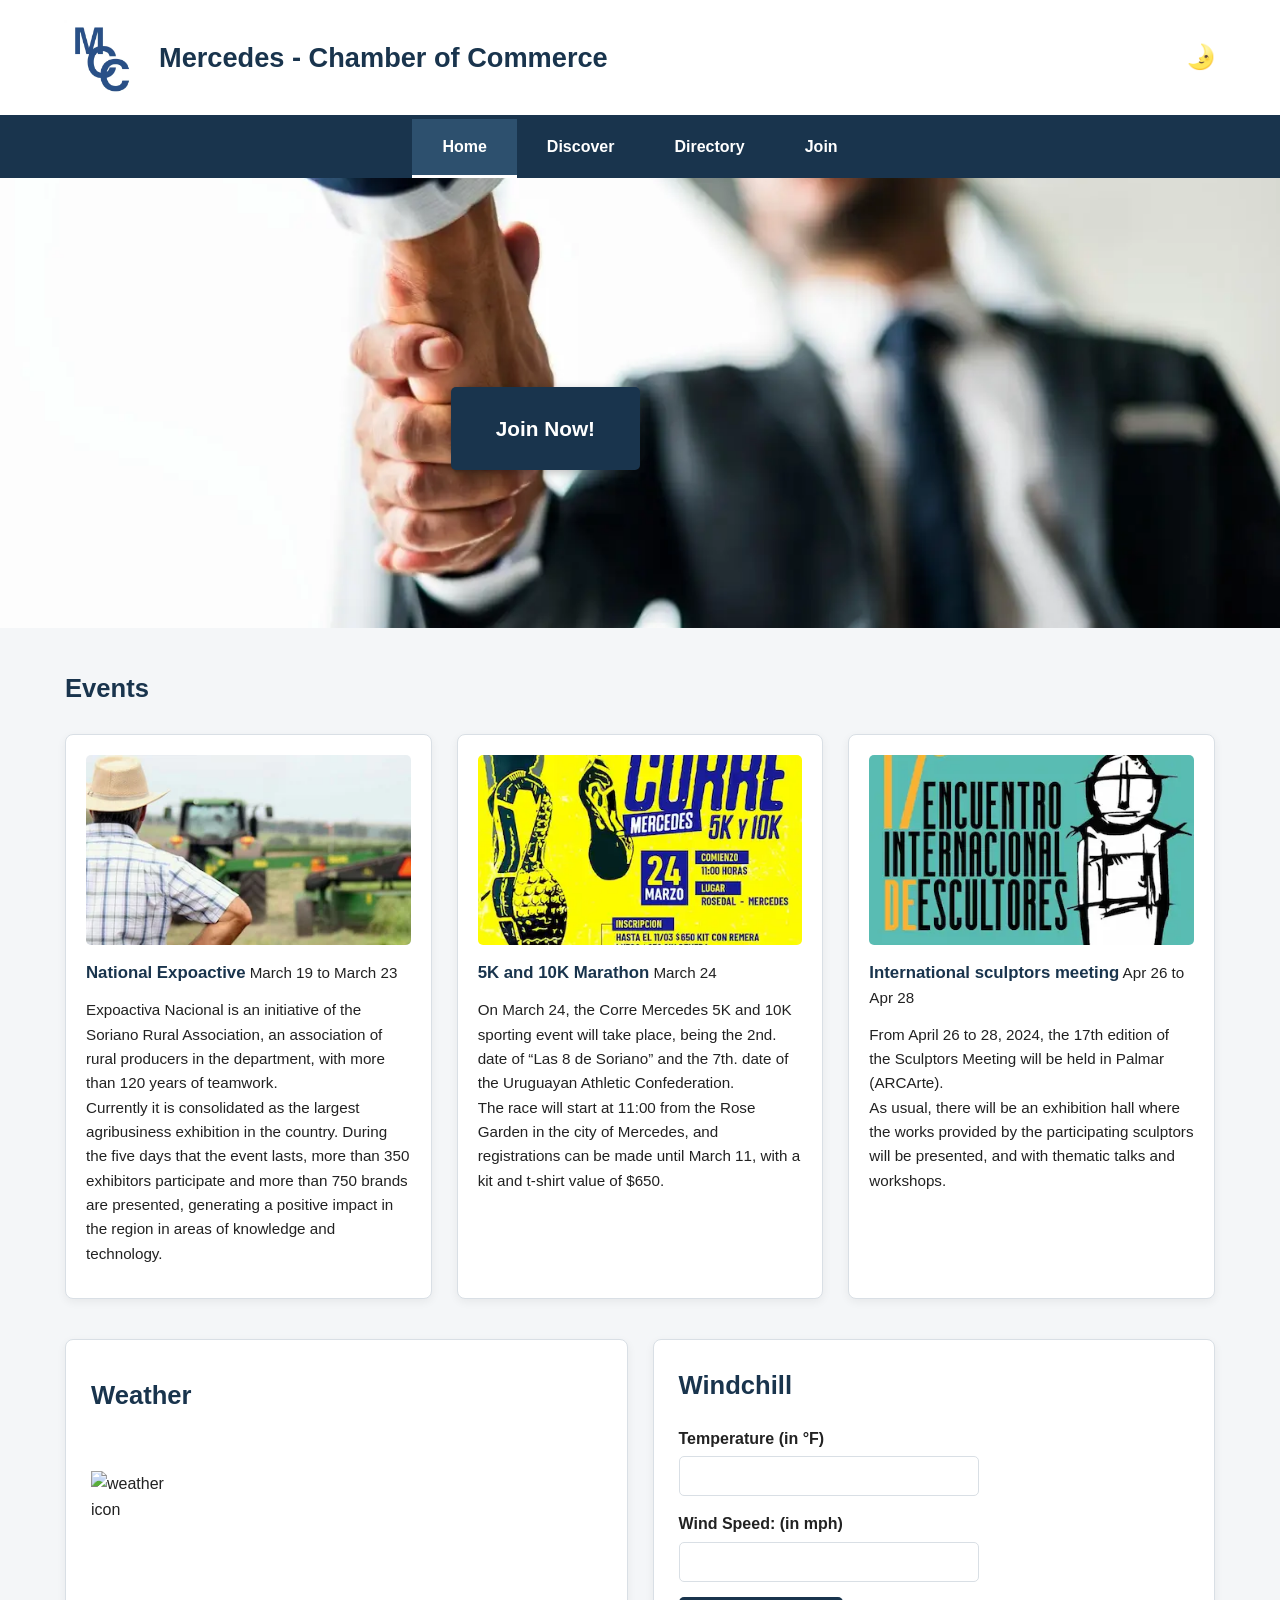
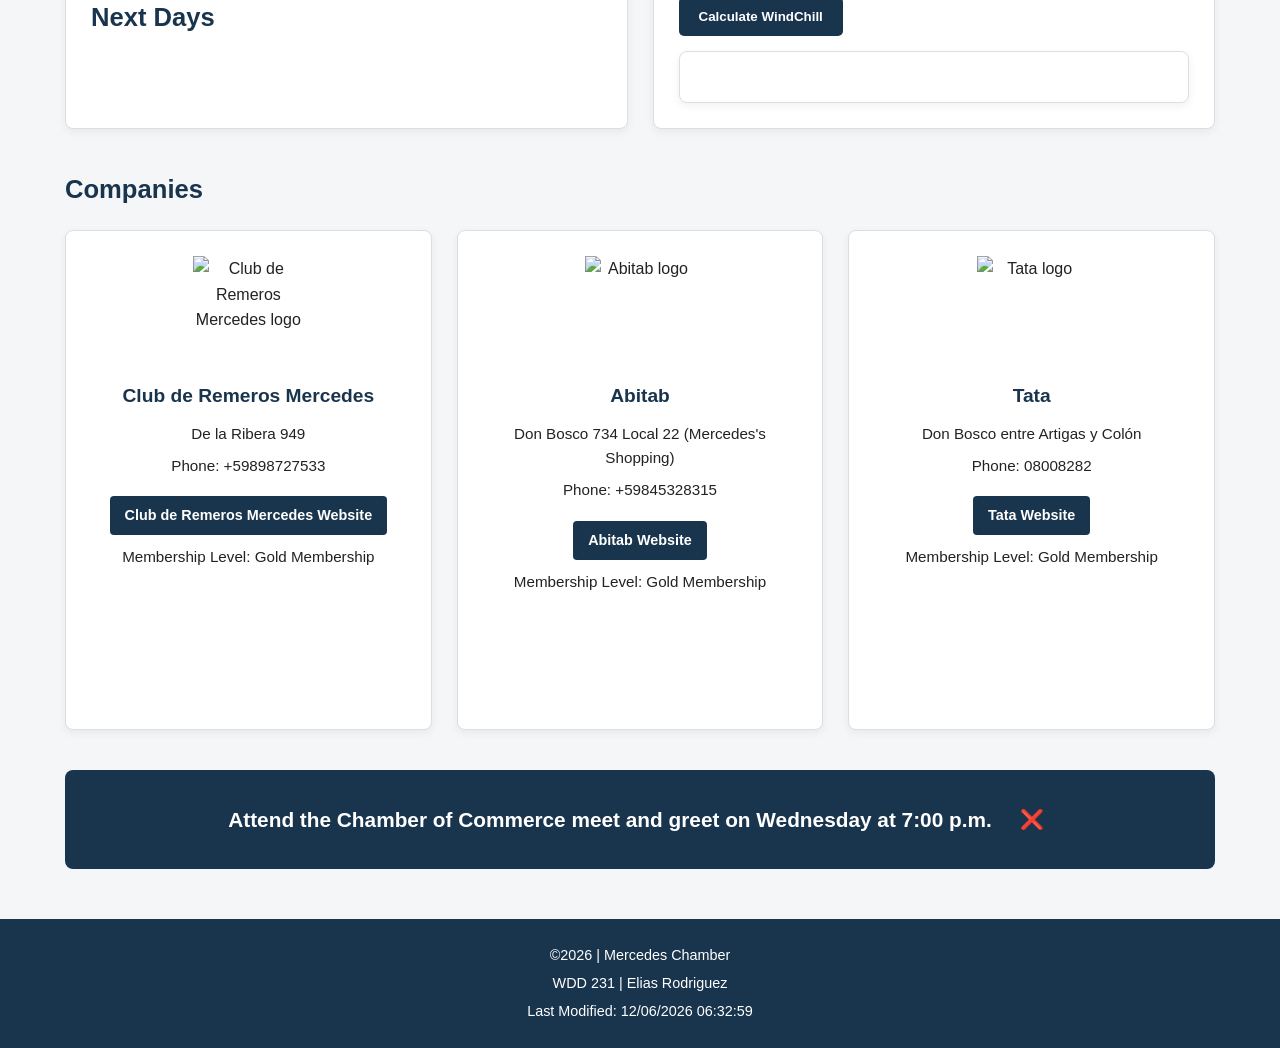
==== chamber/index.html @ 1b5567e7 "Home Page for chamber of commerce added. Plus mjs added and yet to be implemented in other pages" ====
<!DOCTYPE html>
<html lang="en">

<head>
    <meta charset="UTF-8">
    <meta name="viewport" content="width=device-width, initial-scale=1.0">
    <meta name="description"
        content="Home page of the chamber of commerce in Mercedes-Uruguay created as a Software Development project">
    <meta property="og:author" content="Elias Rodríguez">
    <meta property="og:title" content="Chamber of Commerce">
    <meta property="og:type" content="Website">
    <meta property="og:description" content="For profit and non profit organizations">
    <meta property="og:image" content="https://live.staticflickr.com/596/32360030171_f80c976cb5_o.jpg">
    <meta property="og:url" content="https://elrodfe.github.io/wdd231/chamber/index.html">
    <title>Mercedes Chamber of Commerce</title>

    <link rel="icon" href="images/logo.webp">
    <link rel="stylesheet" href="styles/base.css">

    <script type="module" src="scripts/home-page.mjs"></script>
</head>

<body>
    <header>
        <img class="logo" src="images/logo.webp" alt="logo">
        <h1>Mercedes - Chamber of Commerce</h1>
        <div id="mode">
            🌛
        </div>
    </header>
    <button id="ham-button" aria-label="Open navigation menu" aria-expanded="false" aria-controls="main-nav">☰</button>
    <nav class="navigation">
        <a id="wayfinding" href="">Home</a>
        <a href="discover.html">Discover</a>
        <a href="directory.html">Directory</a>
        <a href="join.html">Join</a>
    </nav>
    <div class="hero-box">
        <picture>
            <source srcset="images/hero-image-small.webp" media="(max-width: 500px)">
            <source srcset="images/hero-image-medium.webp" media="(max-width: 1000px)">
            <img id="hero-img" src="images/hero-image.webp" alt="hero image" width="1500" height="1000">
        </picture>
        <a class="call-to-action" href="join.html">Join Now!</a>
    </div>
    <main>
        <section class="events">
            <h2>Events</h2>
            <div class="event">
                <img src="images/expoactiva-nacional.webp" alt="national expoactive" loading="lazy" width="600"
                    height="600">
                <p><strong>National Expoactive</strong> March 19 to March 23</p>
                <p>
                    Expoactiva Nacional is an initiative of the Soriano Rural Association, an association of rural
                    producers in the department, with more than 120 years of teamwork.<br>
                    Currently it is consolidated as the largest agribusiness exhibition in the country. During the five
                    days that the event lasts, more than 350 exhibitors participate and more than 750 brands are
                    presented, generating a positive impact in the region in areas of knowledge and technology.
                </p>
            </div>
            <div class="event">
                <img src="images/corre-mercedes.webp" alt="marathon poster" loading="lazy" width="600" height="600">
                <p><strong>5K and 10K Marathon</strong> March 24</p>
                <p>

                    On March 24, the Corre Mercedes 5K and 10K sporting event will take place, being the 2nd. date of
                    “Las 8 de Soriano” and the 7th. date of the Uruguayan Athletic Confederation.<br>
                    The race will start at 11:00 from the Rose Garden in the city of Mercedes, and registrations can be
                    made until March 11, with a kit and t-shirt value of $650.
                </p>
            </div>
            <div class="event">
                <img src="images/encuentro-de-escultores.webp" alt="sculptors meeting" loading="lazy" width="600"
                    height="600">
                <p><strong>International sculptors meeting</strong> Apr 26 to Apr 28</p>
                <p>

                    From April 26 to 28, 2024, the 17th edition of the Sculptors Meeting will be held in Palmar
                    (ARCArte).<br>
                    As usual, there will be an exhibition hall where the works provided by the participating sculptors
                    will be presented, and with thematic talks and workshops.
                </p>
            </div>
        </section>

        <div class="weather-windchill">
            <section id="weather">
                <h2>Weather</h2>
                <img id="weathericon" src="#" alt="weather icon">
                <p id="temp-desc"></p>
                <h2>Next Days</h2>
                <div id="forecast"></div>
            </section>
            <section class="windchill">
                <h2>Windchill</h2>
                <label for="temp">Temperature (in °F)<input type="text" id="temp" name="fname"></label>
                <label for="wind">Wind Speed: (in mph)<input type="text" id="wind" name="lname"></label>
                <button class="weather-button">Calculate WindChill</button>
                <p class="windchill"></p>
            </section>
        </div>

        <section class="companies">
            <h2>Companies</h2>
            <div id="member-cards">
            </div>
        </section>
        <div id="banner" class="banner">
            <h2>Attend the Chamber of Commerce meet and greet on Wednesday at 7:00 p.m.</h2>
            <button id="closeBanner">❌</button>
        </div>

    </main>
    <footer>
        <p> &copy;<span id="currentYear"></span> | Mercedes Chamber</p>
        <p>WDD 231 | Elias Rodriguez</p>
        <p id="lastModified"></p>
    </footer>
</body>

</html>
---- chamber/styles/base.css ----
/* ============================
   GLOBAL STYLES
============================ */

:root {
    --primary-color: #19344d;
    --secondary-color: #ffffff;
    --text-color: #222222;
    --background-color: #f4f6f8;
    --border-color: #d9dfe5;
}

* {
    margin: 0;
    padding: 0;
    box-sizing: border-box;
}

body {
    font-family: 'Roboto', sans-serif;
    color: var(--text-color);
    background-color: var(--background-color);
    line-height: 1.6;
}

a {
    color: var(--primary-color);
    text-decoration: none;
}

a:hover {
    text-decoration: underline;
}

/* ============================
   HEADER
============================ */

header {
    display: flex;
    align-items: center;
    gap: 20px;
    padding: 20px 5%;
    background-color: var(--secondary-color);
    border-bottom: 4px solid var(--primary-color);
}

.logo {
    width: 75px;
    height: 75px;
    object-fit: contain;
}

header h1 {
    color: var(--primary-color);
    font-size: 1.7rem;
    font-weight: 700;
}

#mode {
    margin-left: auto;
    font-size: 1.5rem;
    cursor: pointer;
}

/* ============================
   NAVIGATION
============================ */

#ham-button {
    display: none;
}

.navigation {
    display: flex;
    justify-content: center;
    gap: 0;
    background-color: var(--primary-color);
}

.navigation a {
    color: var(--secondary-color);
    padding: 15px 30px;
    font-weight: 600;
    transition: background-color 0.3s ease;
}

.navigation a:hover,
.navigation a:focus {
    background-color: #2d506e;
    text-decoration: none;
}

#wayfinding {
    background-color: #2d506e;
    border-bottom: 3px solid white;
}

/* ============================
   DIRECTORY MAIN
============================ */

.directory-main {
    max-width: 1200px;
    margin: 40px auto;
    padding: 0 25px;
}

/* VIEW TOGGLE */

.toggle {
    display: flex;
    align-items: center;
    justify-content: flex-end;
    gap: 10px;
    margin-bottom: 25px;
    font-weight: 600;
}

.toggle button {
    padding: 10px 22px;
    border: 2px solid var(--primary-color);
    border-radius: 5px;
    background-color: white;
    color: var(--primary-color);
    font-weight: 600;
    cursor: pointer;
    transition: all 0.3s ease;
}

.toggle button:hover,
.toggle button:focus {
    background-color: var(--primary-color);
    color: white;
}

/* ============================
   HOME PAGE HERO SECTION
============================ */

.hero-box {
    position: relative;
    width: 100%;
    max-height: 550px;
    overflow: hidden;
}

.hero-box picture {
    display: block;
    width: 100%;
}

#hero-img {
    display: block;
    width: 100%;
    height: 450px;
    object-fit: cover;
}

.call-to-action {
    position: absolute;
    right: 50%;
    bottom: 35%;
    padding: 25px 45px;
    background-color: var(--primary-color);
    color: white;
    font-size: 1.3rem;
    font-weight: 700;
    border-radius: 5px;
    box-shadow: 0 3px 10px rgba(0, 0, 0, 0.25);
    transition: background-color 0.3s ease;
}

.call-to-action:hover {
    background-color: #2d506e;
    text-decoration: none;
}


/* ============================
   HOME PAGE MAIN
============================ */

main {
    max-width: 1200px;
    margin: 40px auto;
    padding: 0 25px;
}

main h2 {
    color: var(--primary-color);
    font-size: 1.6rem;
    margin-bottom: 20px;
}

/* ============================
   HOME PAGE EVENTS
============================ */

.events {
    display: grid;
    grid-template-columns: repeat(3, 1fr);
    gap: 25px;
    margin-bottom: 40px;
}

.events h2 {
    grid-column: 1 / -1;
    margin-bottom: 0;
}

.event {
    display: flex;
    flex-direction: column;
    padding: 20px;
    background-color: white;
    border: 1px solid var(--border-color);
    border-radius: 8px;
    box-shadow: 0 3px 10px rgba(0, 0, 0, 0.06);
}

.event img {
    width: 100%;
    height: 190px;
    object-fit: cover;
    border-radius: 5px;
    margin-bottom: 15px;
}

.event p {
    margin-bottom: 12px;
    font-size: 0.95rem;
}

.event strong {
    color: var(--primary-color);
    font-size: 1.05rem;
}

/* ============================
   HOME PAGE WEATHER AND WINDCHILL LAYOUT
============================ */

.weather-windchill {
    display: grid;
    grid-template-columns: 1fr 1fr;
    gap: 25px;
    align-items: stretch;
    margin-bottom: 40px;
}

.weather-windchill #weather,
.weather-windchill .windchill {
    margin-bottom: 0;
    min-width: 0;
}


/* ============================
   HOME PAGE WEATHER
============================ */

#weather,
.windchill {
    padding: 25px;
    background-color: white;
    border: 1px solid var(--border-color);
    border-radius: 8px;
    box-shadow: 0 3px 10px rgba(0, 0, 0, 0.06);
}

#weather {
    display: grid;
    grid-template-columns: 100px 1fr;
    align-items: center;
    gap: 15px;
    padding: 25px;
}

#weather h2:first-child,
#weather h2:nth-of-type(2),
#forecast {
    grid-column: 1 / -1;
}

#weathericon {
    width: 90px;
    height: 90px;
    object-fit: contain;
}

#temp-desc {
    text-align: center;
    font-weight: 600;
    color: var(--primary-color);
}

#forecast {
    display: flex;
    justify-content: space-between;
    gap: 10px;
    flex-wrap: wrap;
}

/* ============================
   HOME PAGE WINDCHILL
============================ */

.windchill {
    margin-bottom: 40px;
}

.windchill label {
    display: block;
    margin-bottom: 15px;
    font-weight: 600;
}

.windchill input {
    display: block;
    width: 100%;
    max-width: 300px;
    padding: 10px;
    margin-top: 5px;
    border: 1px solid var(--border-color);
    border-radius: 5px;
    font-size: 1rem;
}

.weather-button {
    padding: 12px 20px;
    background-color: var(--primary-color);
    color: white;
    border: none;
    border-radius: 5px;
    font-weight: 600;
    cursor: pointer;
    transition: background-color 0.3s ease;
}

.weather-button:hover {
    background-color: #2d506e;
}

.windchill p {
    margin-top: 15px;
    font-weight: 600;
    color: var(--primary-color);
}


/* ============================
   HOME PAGE COMPANIES / SPOTLIGHT
============================ */

.companies {
    margin-bottom: 40px;
}

#member-cards {
    display: grid;
    grid-template-columns: repeat(3, 1fr);
    gap: 25px;
}

#member-cards section {
    display: flex;
    flex-direction: column;
    align-items: center;
    text-align: center;
    padding: 25px 20px;
    min-height: 350px;
    background-color: white;
    border: 1px solid var(--border-color);
    border-radius: 8px;
    box-shadow: 0 3px 10px rgba(0, 0, 0, 0.06);
}

#member-cards .member-logo {
    width: 110px;
    height: 110px;
    object-fit: contain;
    margin-bottom: 15px;
}


/* ============================
   HOME PAGE MEET AND GREET BANNER
============================ */

.banner {
    position: relative;
    display: flex;
    align-items: center;
    justify-content: center;
    gap: 20px;
    padding: 30px 50px;
    margin: 40px 0;
    background-color: var(--primary-color);
    color: white;
    border-radius: 8px;
}

.banner h2 {
    color: white;
    margin: 0;
    font-size: 1.3rem;
}

#closeBanner {
    padding: 8px;
    background: transparent;
    border: none;
    color: white;
    font-size: 1.2rem;
    cursor: pointer;
}



/* ============================
   MEMBER GRID
============================ */

#member-cards {
    min-height: 500px;
}

#member-cards.grid {
    display: grid;
    grid-template-columns: repeat(auto-fit, minmax(260px, 1fr));
    gap: 25px;
}

#member-cards.grid section {
    display: flex;
    flex-direction: column;
    align-items: center;
    text-align: center;
    padding: 25px 20px;
    min-height: 350px;
    background-color: white;
    border: 1px solid var(--border-color);
    border-radius: 8px;
    box-shadow: 0 3px 10px rgba(0, 0, 0, 0.06);
    transition: transform 0.3s ease, box-shadow 0.3s ease;
}

#member-cards.grid section:hover {
    transform: translateY(-4px);
    box-shadow: 0 6px 18px rgba(0, 0, 0, 0.12);
}

.member-logo {
    width: 110px;
    height: 110px;
    object-fit: contain;
    aspect-ratio: 1 / 1;
    margin-bottom: 15px;
}

#member-cards h3 {
    color: var(--primary-color);
    font-size: 1.2rem;
    margin-bottom: 10px;
}

#member-cards p {
    margin-bottom: 8px;
    font-size: 0.95rem;
}

#member-cards a {
    display: inline-block;
    margin: 10px 0;
    padding: 8px 15px;
    background-color: var(--primary-color);
    color: white;
    border-radius: 4px;
    font-size: 0.9rem;
    font-weight: 600;
}

#member-cards a:hover {
    background-color: #2d506e;
    text-decoration: none;
}

/* ============================
   MEMBER LIST
============================ */

#member-cards.list {
    display: flex;
    flex-direction: column;
    gap: 10px;
}

#member-cards.list section {
    display: grid;
    grid-template-columns: 2fr 2fr 1.5fr 1.5fr 1fr;
    align-items: center;
    gap: 15px;
    padding: 15px 20px;
    background-color: white;
    border: 1px solid var(--border-color);
    border-radius: 5px;
}

#member-cards.list section:nth-child(even) {
    background-color: #e9edf1;
}

#member-cards.list .member-logo {
    display: none;
}

#member-cards.list h3 {
    margin: 0;
    font-size: 1rem;
}

#member-cards.list p {
    margin: 0;
    font-size: 0.9rem;
}

#member-cards.list a {
    margin: 0;
    padding: 7px 10px;
    text-align: center;
}

/* ============================
   FOOTER
============================ */

footer {
    display: flex;
    flex-direction: column;
    align-items: center;
    justify-content: center;
    gap: 5px;
    padding: 25px 15px;
    margin-top: 50px;
    background-color: var(--primary-color);
    color: white;
    text-align: center;
    font-size: 0.9rem;
}

footer p {
    margin: 0;
}

/* ============================
   MOBILE NAVIGATION
============================ */

#menu {
    display: none;
}

/* ============================
   RESPONSIVE DESIGN
============================ */

@media screen and (max-width: 768px) {

    header {
        padding: 15px 20px;
        gap: 12px;
    }

    .logo {
        width: 55px;
        height: 55px;
    }

    header h1 {
        font-size: 1.15rem;
    }

    /* Mobile menu button */

    #ham-button {
        display: block;
        margin: 10px 20px;
        margin-left: auto;
        padding: 8px 15px;
        background-color: var(--primary-color);
        color: white;
        border: none;
        border-radius: 4px;
        font-size: 1.2rem;
        cursor: pointer;
    }

    .navigation {
        display: none;
        flex-direction: column;
    }

    .navigation.open {
        display: flex;
    }

    .navigation a {
        text-align: center;
        padding: 12px;
    }

    .directory-main {
        margin: 25px auto;
        padding: 0 15px;
    }

    #member-cards.grid {
        grid-template-columns: 1fr;
    }

    #member-cards.list section {
        grid-template-columns: 1fr;
        text-align: center;
        gap: 8px;
    }

    .toggle {
        justify-content: center;
        flex-wrap: wrap;
    }

    .events {
        grid-template-columns: repeat(2, 1fr);
    }

    #member-cards {
        grid-template-columns: repeat(2, 1fr);
    }

    #hero-img {
        height: 350px;
    }

    main {
        margin: 25px auto;
        padding: 0 15px;
    }

    #hero-img {
        height: 250px;
    }

    .call-to-action {
        right: 5%;
        bottom: 10%;
        padding: 10px 20px;
        font-size: 0.9rem;
    }

    .events {
        grid-template-columns: 1fr;
    }

    #member-cards {
        grid-template-columns: 1fr;
    }

    .weather-windchill {
        grid-template-columns: 1fr;
    }

    #weather {
        grid-template-columns: 1fr;
        text-align: center;
    }

    #weathericon {
        margin: auto;
    }

    #forecast {
        flex-direction: column;
    }

    .windchill {
        padding: 20px;
    }

    .windchill input {
        max-width: 100%;
    }

    .banner {
        flex-direction: column;
        text-align: center;
        padding: 30px 20px;
    }

    #closeBanner {
        position: absolute;
        top: 8px;
        right: 8px;
    }

    footer {
        margin-top: 30px;
    }
}
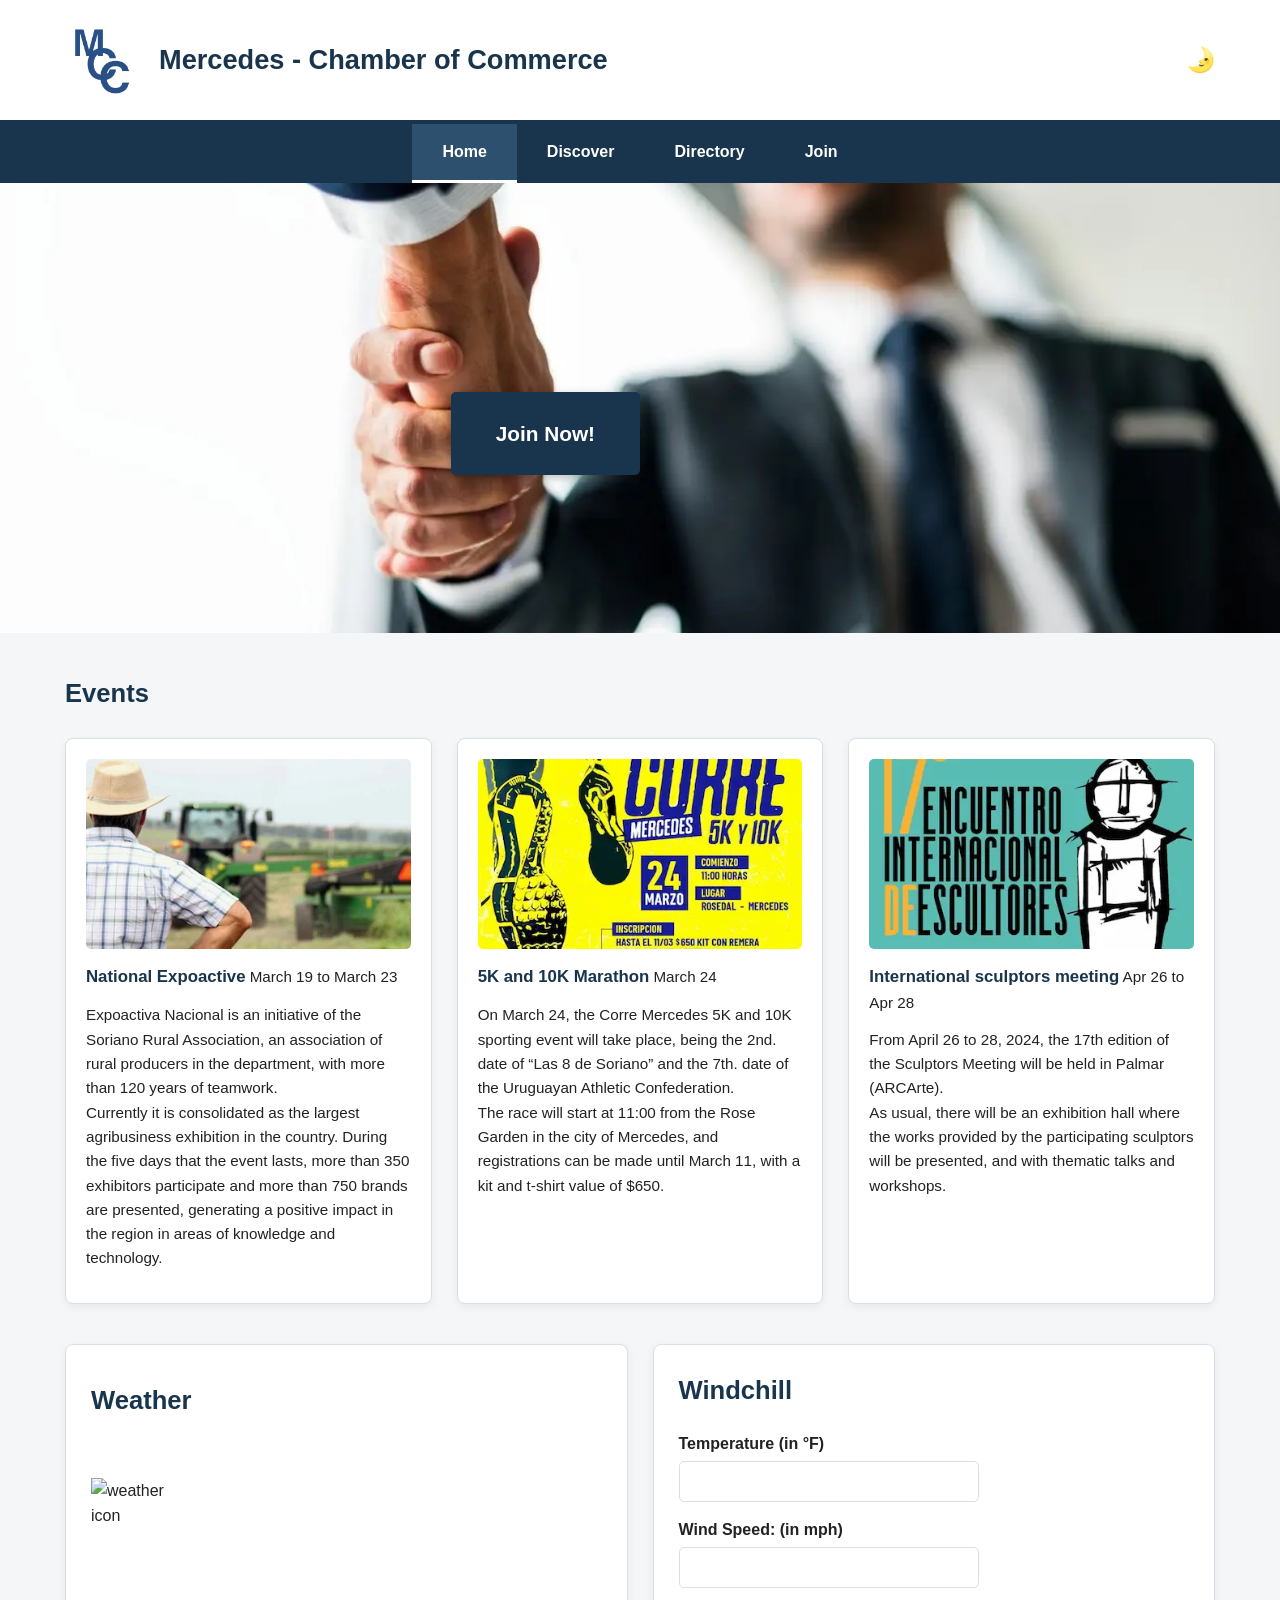
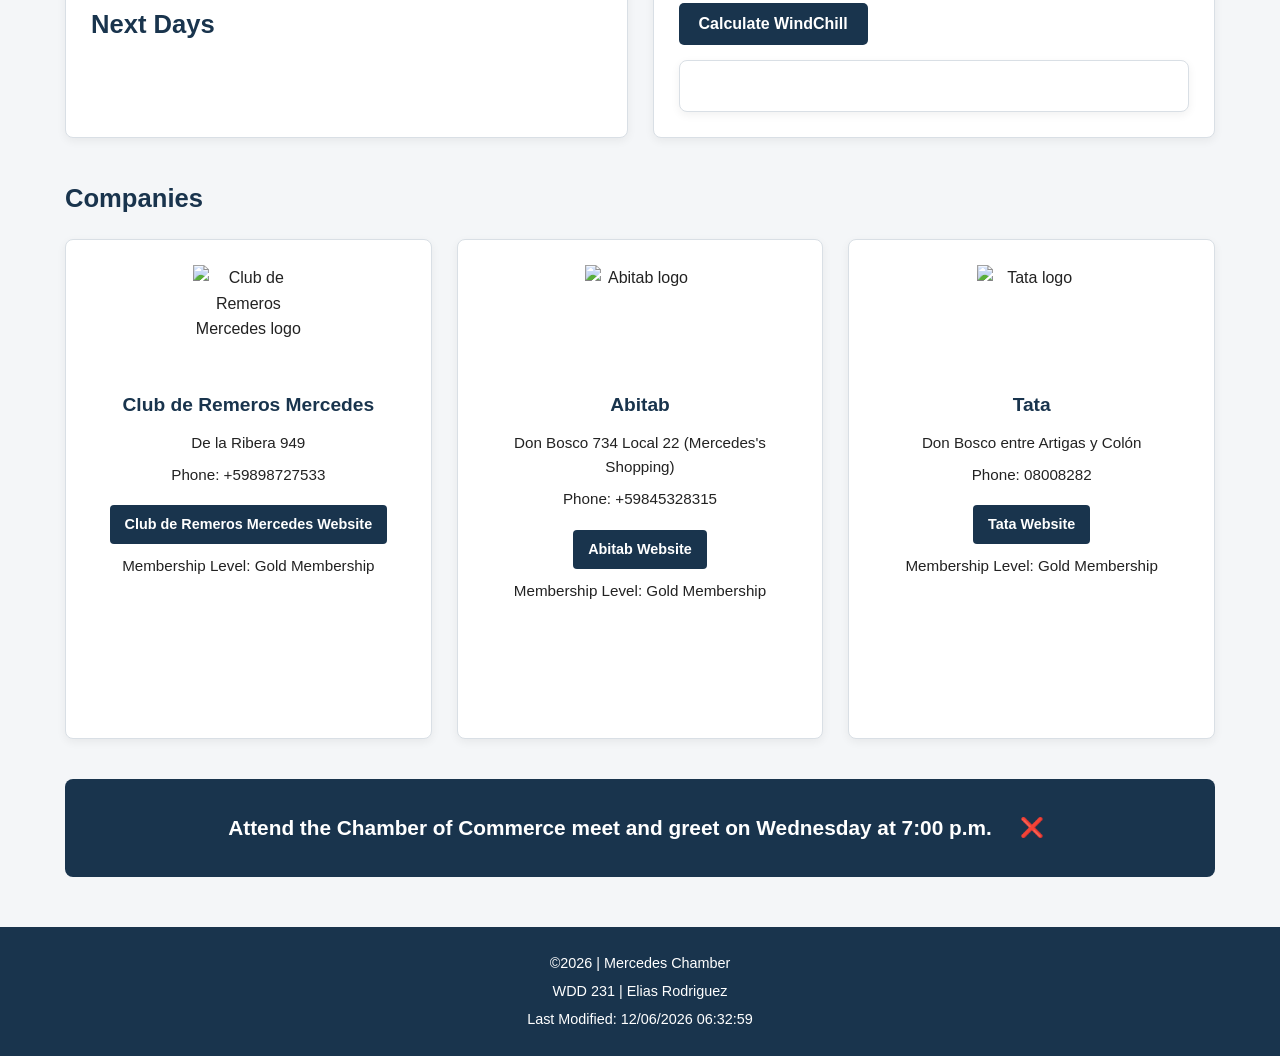
==== commit e29a5b38: "Corrections required by audit toll made" ====
--- a/chamber/index.html
+++ b/chamber/index.html
@@ -9,12 +9,15 @@
     <meta property="og:author" content="Elias Rodríguez">
     <meta property="og:title" content="Chamber of Commerce">
     <meta property="og:type" content="Website">
-    <meta property="og:description" content="For profit and non profit organizations">
-    <meta property="og:image" content="https://live.staticflickr.com/596/32360030171_f80c976cb5_o.jpg">
+    <meta property="og:description"
+        content="Home page of the chamber of commerce in Mercedes-Uruguay for profit and non profit organizations">
+    <meta property="og:image"
+        content="https://github.com/ElRodFe/wdd231/blob/main/chamber/images/hero-image-medium.webp">
     <meta property="og:url" content="https://elrodfe.github.io/wdd231/chamber/index.html">
     <title>Mercedes Chamber of Commerce</title>
 
     <link rel="icon" href="images/logo.webp">
+    <link rel="stylesheet" href="styles/normalize.css">
     <link rel="stylesheet" href="styles/base.css">
 
     <script type="module" src="scripts/home-page.mjs"></script>
--- a/chamber/styles/base.css
+++ b/chamber/styles/base.css
@@ -662,10 +662,6 @@
         grid-template-columns: 1fr;
     }
 
-    #member-cards {
-        grid-template-columns: 1fr;
-    }
-
     .weather-windchill {
         grid-template-columns: 1fr;
     }
